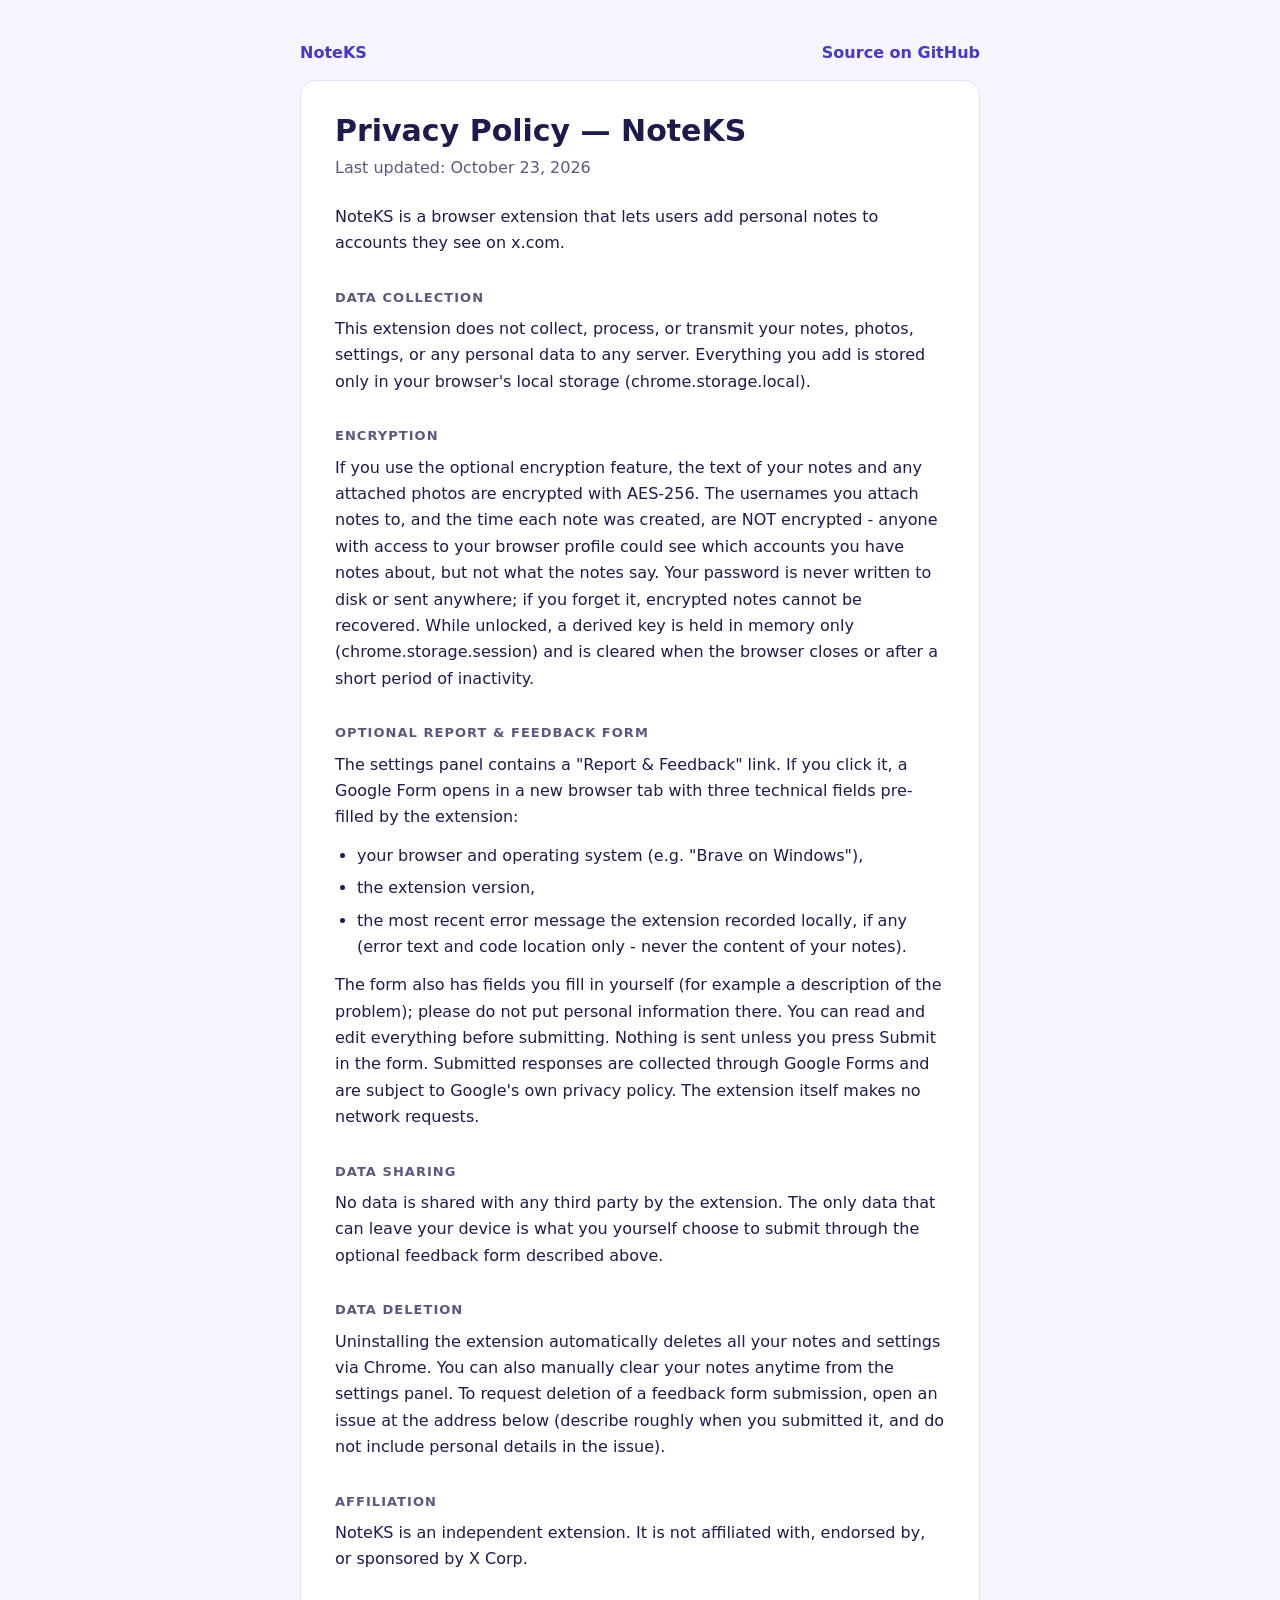
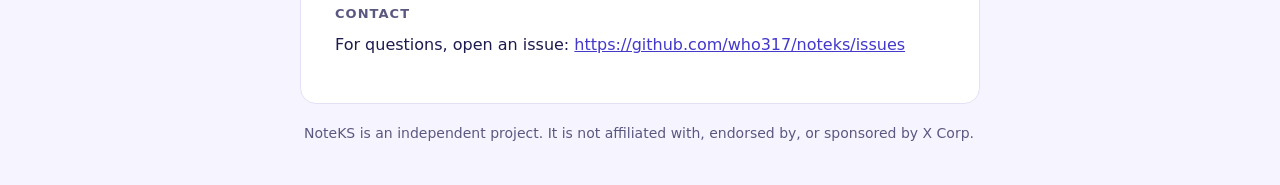
==== docs/privacy.html @ 4eae35ac "Initial release" ====
<!doctype html>
<html lang="en"><head><meta charset="utf-8"><meta name="viewport" content="width=device-width,initial-scale=1">
<title>Privacy Policy — NoteKS</title>
<style>
:root{--bg:#F6F5FF;--card:#fff;--ink:#1D1A4E;--muted:#5B5880;--accent:#4338CA;--line:#E3E1F5}
@media (prefers-color-scheme:dark){:root{--bg:#14122B;--card:#1C1A3A;--ink:#F2F1FA;--muted:#B5B2D6;--accent:#A9A2FF;--line:#2E2B54}}
*{box-sizing:border-box}
body{margin:0;background:var(--bg);color:var(--ink);font:16px/1.65 system-ui,-apple-system,"Segoe UI",Roboto,sans-serif}
main{max-width:720px;margin:40px auto;padding:0 20px}
article{background:var(--card);border:1px solid var(--line);border-radius:16px;padding:32px 34px}
h1{font-size:30px;line-height:1.2;margin:0 0 6px}
h2{font-size:13px;letter-spacing:.08em;text-transform:uppercase;color:var(--muted);margin:30px 0 8px}
p{margin:0 0 12px} ul{margin:0 0 12px;padding-left:22px} li{margin-bottom:6px}
.muted{color:var(--muted);margin-bottom:22px} a{color:var(--accent)}
nav{display:flex;justify-content:space-between;margin-bottom:14px;font-weight:600}
nav a{text-decoration:none} footer{color:var(--muted);font-size:14px;margin:18px 4px}
</style></head><body><main>
<nav><a href="./">NoteKS</a><a href="https://github.com/who317/noteks">Source on GitHub</a></nav>
<article>
<h1>Privacy Policy — NoteKS</h1>
<div class="muted">Last updated: October 23, 2026</div>
<p>NoteKS is a browser extension that lets users add personal notes to accounts they see on x.com.</p>
<h2>Data Collection</h2>
<p>This extension does not collect, process, or transmit your notes, photos, settings, or any personal data to any server. Everything you add is stored only in your browser&#x27;s local storage (chrome.storage.local).</p>
<h2>Encryption</h2>
<p>If you use the optional encryption feature, the text of your notes and any attached photos are encrypted with AES-256. The usernames you attach notes to, and the time each note was created, are NOT encrypted - anyone with access to your browser profile could see which accounts you have notes about, but not what the notes say. Your password is never written to disk or sent anywhere; if you forget it, encrypted notes cannot be recovered. While unlocked, a derived key is held in memory only (chrome.storage.session) and is cleared when the browser closes or after a short period of inactivity.</p>
<h2>Optional Report &amp; Feedback Form</h2>
<p>The settings panel contains a &quot;Report &amp; Feedback&quot; link. If you click it, a Google Form opens in a new browser tab with three technical fields pre-filled by the extension:</p>
<ul>
<li>your browser and operating system (e.g. &quot;Brave on Windows&quot;),
<li>the extension version,
<li>the most recent error message the extension recorded locally, if any (error text and code location only - never the content of your notes).</li>
</ul>
<p>The form also has fields you fill in yourself (for example a description of the problem); please do not put personal information there. You can read and edit everything before submitting. Nothing is sent unless you press Submit in the form. Submitted responses are collected through Google Forms and are subject to Google&#x27;s own privacy policy. The extension itself makes no network requests.</p>
<h2>Data Sharing</h2>
<p>No data is shared with any third party by the extension. The only data that can leave your device is what you yourself choose to submit through the optional feedback form described above.</p>
<h2>Data Deletion</h2>
<p>Uninstalling the extension automatically deletes all your notes and settings via Chrome. You can also manually clear your notes anytime from the settings panel. To request deletion of a feedback form submission, open an issue at the address below (describe roughly when you submitted it, and do not include personal details in the issue).</p>
<h2>Affiliation</h2>
<p>NoteKS is an independent extension. It is not affiliated with, endorsed by, or sponsored by X Corp.</p>
<h2>Contact</h2>
<p>For questions, open an issue: <a href="https://github.com/who317/noteks/issues">https://github.com/who317/noteks/issues</a></p>
</article>
<footer>NoteKS is an independent project. It is not affiliated with, endorsed by, or sponsored by X Corp.</footer>
</main></body></html>
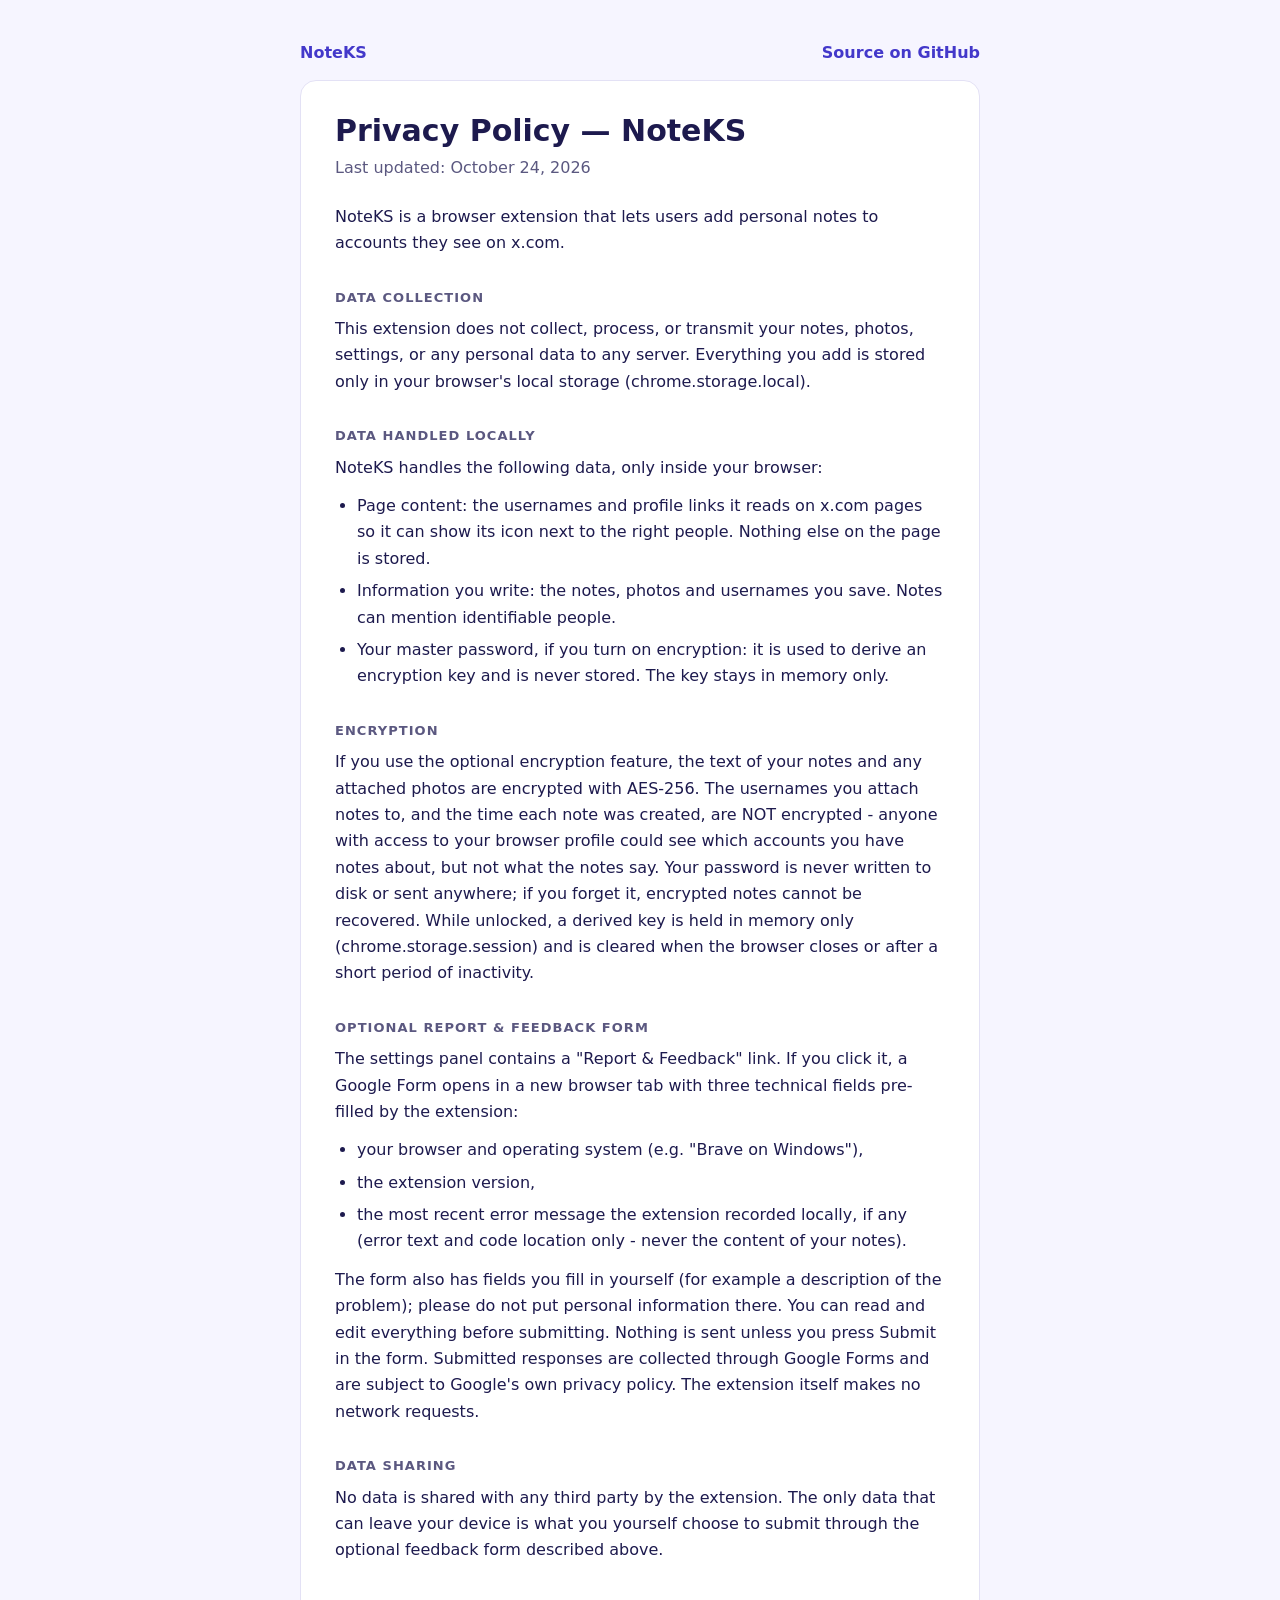
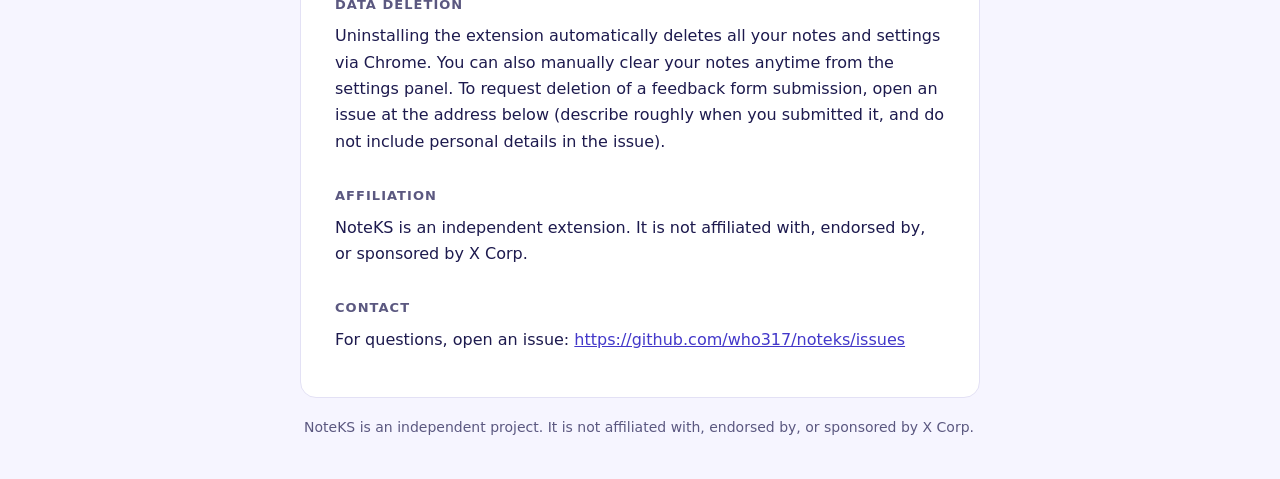
==== commit cad2baa3: "Describe locally handled data" ====
--- a/docs/privacy.html
+++ b/docs/privacy.html
@@ -18,10 +18,17 @@
 <nav><a href="./">NoteKS</a><a href="https://github.com/who317/noteks">Source on GitHub</a></nav>
 <article>
 <h1>Privacy Policy — NoteKS</h1>
-<div class="muted">Last updated: October 23, 2026</div>
+<div class="muted">Last updated: October 24, 2026</div>
 <p>NoteKS is a browser extension that lets users add personal notes to accounts they see on x.com.</p>
 <h2>Data Collection</h2>
 <p>This extension does not collect, process, or transmit your notes, photos, settings, or any personal data to any server. Everything you add is stored only in your browser&#x27;s local storage (chrome.storage.local).</p>
+<h2>Data Handled Locally</h2>
+<p>NoteKS handles the following data, only inside your browser:</p>
+<ul>
+<li>Page content: the usernames and profile links it reads on x.com pages so it can show its icon next to the right people. Nothing else on the page is stored.
+<li>Information you write: the notes, photos and usernames you save. Notes can mention identifiable people.
+<li>Your master password, if you turn on encryption: it is used to derive an encryption key and is never stored. The key stays in memory only.</li>
+</ul>
 <h2>Encryption</h2>
 <p>If you use the optional encryption feature, the text of your notes and any attached photos are encrypted with AES-256. The usernames you attach notes to, and the time each note was created, are NOT encrypted - anyone with access to your browser profile could see which accounts you have notes about, but not what the notes say. Your password is never written to disk or sent anywhere; if you forget it, encrypted notes cannot be recovered. While unlocked, a derived key is held in memory only (chrome.storage.session) and is cleared when the browser closes or after a short period of inactivity.</p>
 <h2>Optional Report &amp; Feedback Form</h2>
